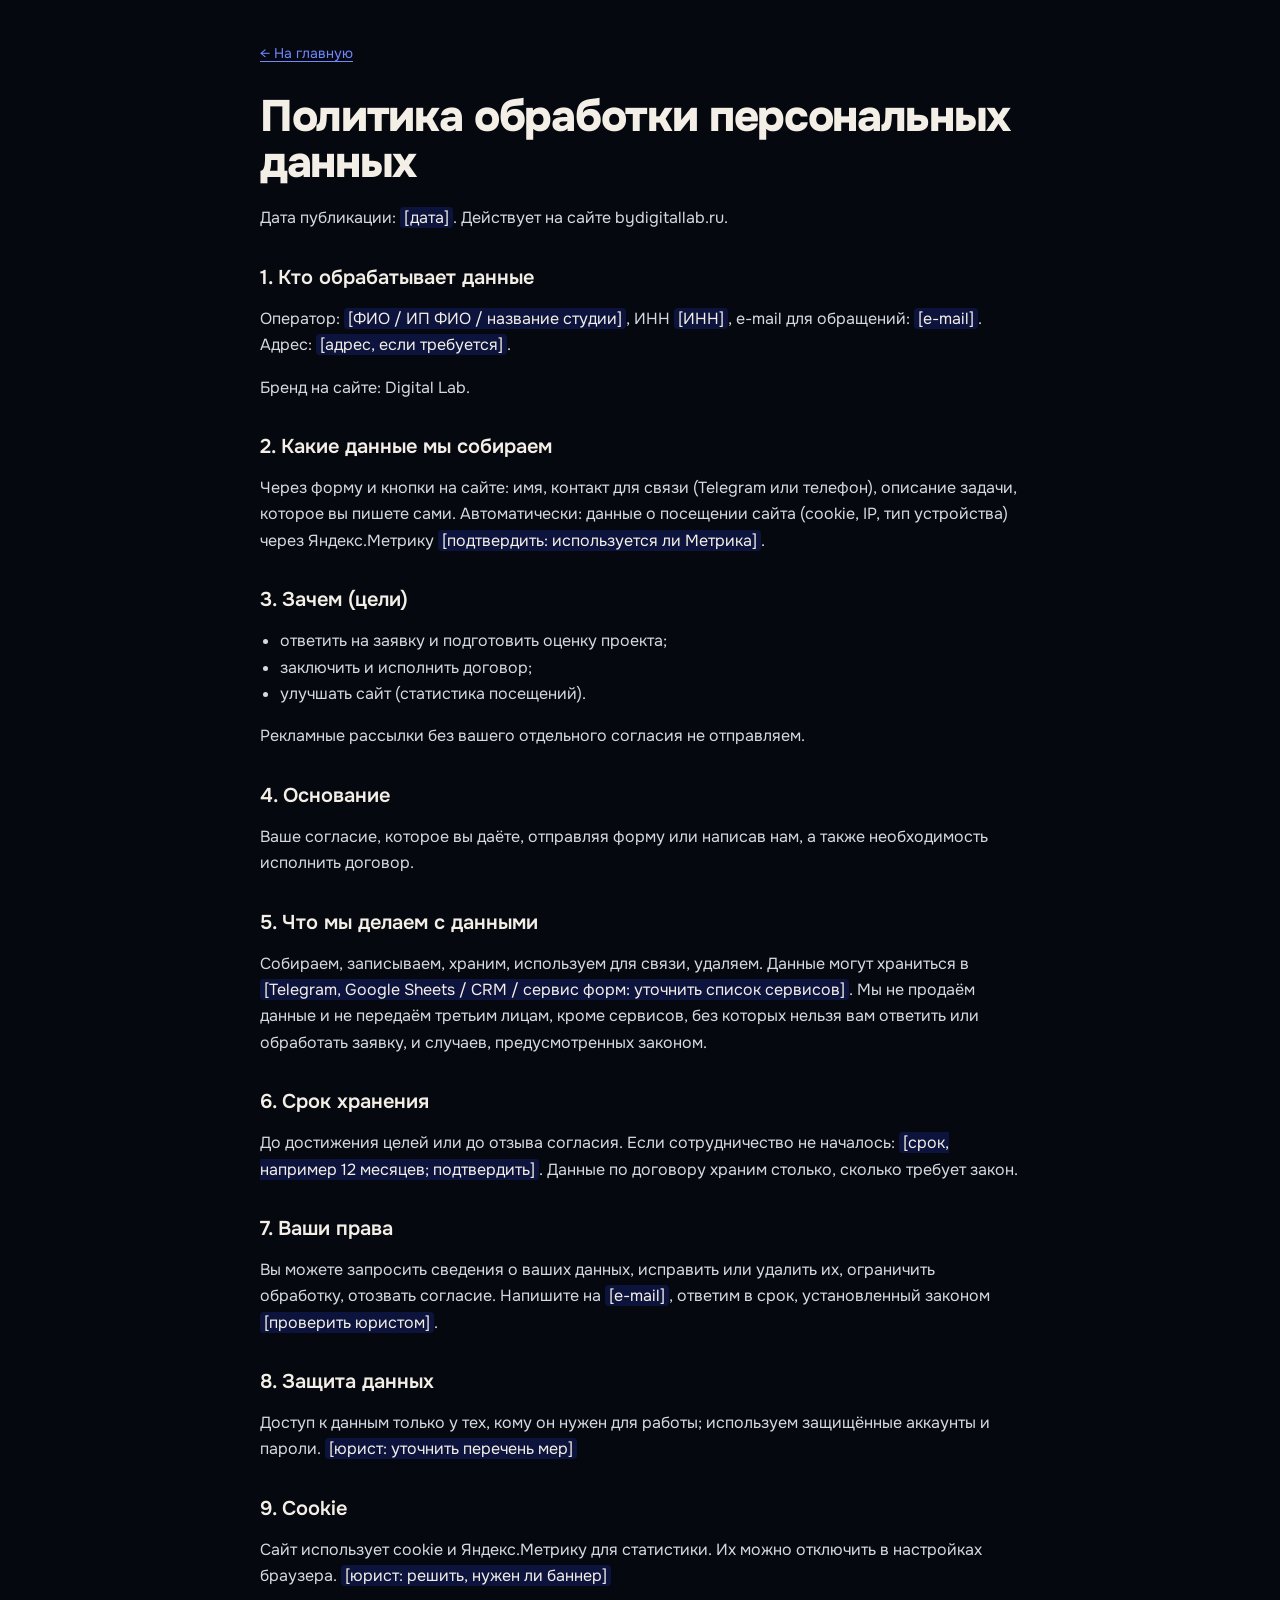
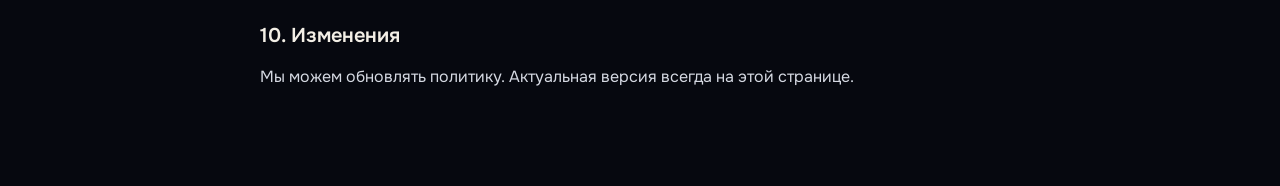
==== privacy.html @ 143b53a8 "Короткий hero, минимальные пакеты 30/45/70 по тексту Дарьи, страница политики /privacy (черновик, пл" ====
<!doctype html>
<html lang="ru"><head><meta charset="utf-8"><meta name="viewport" content="width=device-width,initial-scale=1">
<title>Политика обработки персональных данных — Digital Lab</title>
<meta name="robots" content="noindex">
<link rel="icon" href="favicon.svg" type="image/svg+xml">
<link rel="preconnect" href="https://fonts.googleapis.com"><link rel="preconnect" href="https://fonts.gstatic.com" crossorigin>
<link href="https://fonts.googleapis.com/css2?family=Onest:wght@400;500;600;800&display=swap" rel="stylesheet">
<style>
:root{--bg:#06080F;--ink:#F3EFE6;--muted:#9AA3B2;--accent-soft:#7088FF}
*{box-sizing:border-box}
body{margin:0;background:var(--bg);color:var(--ink);font:400 16px/1.65 Onest,Inter,system-ui,sans-serif}
.w{width:min(100% - 32px,760px);margin:0 auto;padding:40px 0 80px}
.back{display:inline-block;margin-bottom:28px;color:var(--accent-soft);text-decoration:underline;text-underline-offset:3px;font-size:14px}
h1{font-size:clamp(28px,5vw,44px);line-height:1.05;letter-spacing:-.03em;font-weight:800;margin:0 0 20px}
h2{font-size:20px;line-height:1.2;font-weight:600;margin:34px 0 8px}
p,li{color:#D5D9E2}ul{padding-left:20px}
mark{background:#2443F033;color:var(--ink);padding:0 4px;border-radius:4px}
</style></head><body><main class="w">
<a class="back" href="/">← На главную</a>
<h1>Политика обработки персональных данных</h1>
<p>Дата публикации: <mark>[дата]</mark>. Действует на сайте bydigitallab.ru.</p>
<h2>1. Кто обрабатывает данные</h2>
<p>Оператор: <mark>[ФИО / ИП ФИО / название студии]</mark>, ИНН <mark>[ИНН]</mark>, e-mail для обращений: <mark>[e-mail]</mark>. Адрес: <mark>[адрес, если требуется]</mark>.</p>
<p>Бренд на сайте: Digital Lab.</p>
<h2>2. Какие данные мы собираем</h2>
<p>Через форму и кнопки на сайте: имя, контакт для связи (Telegram или телефон), описание задачи, которое вы пишете сами. Автоматически: данные о посещении сайта (cookie, IP, тип устройства) через Яндекс.Метрику <mark>[подтвердить: используется ли Метрика]</mark>.</p>
<h2>3. Зачем (цели)</h2>
<ul>
<li>ответить на заявку и подготовить оценку проекта;</li>
<li>заключить и исполнить договор;</li>
<li>улучшать сайт (статистика посещений).</li>
</ul>
<p>Рекламные рассылки без вашего отдельного согласия не отправляем.</p>
<h2>4. Основание</h2>
<p>Ваше согласие, которое вы даёте, отправляя форму или написав нам, а также необходимость исполнить договор.</p>
<h2>5. Что мы делаем с данными</h2>
<p>Собираем, записываем, храним, используем для связи, удаляем. Данные могут храниться в <mark>[Telegram, Google Sheets / CRM / сервис форм: уточнить список сервисов]</mark>. Мы не продаём данные и не передаём третьим лицам, кроме сервисов, без которых нельзя вам ответить или обработать заявку, и случаев, предусмотренных законом.</p>
<h2>6. Срок хранения</h2>
<p>До достижения целей или до отзыва согласия. Если сотрудничество не началось: <mark>[срок, например 12 месяцев; подтвердить]</mark>. Данные по договору храним столько, сколько требует закон.</p>
<h2>7. Ваши права</h2>
<p>Вы можете запросить сведения о ваших данных, исправить или удалить их, ограничить обработку, отозвать согласие. Напишите на <mark>[e-mail]</mark>, ответим в срок, установленный законом <mark>[проверить юристом]</mark>.</p>
<h2>8. Защита данных</h2>
<p>Доступ к данным только у тех, кому он нужен для работы; используем защищённые аккаунты и пароли. <mark>[юрист: уточнить перечень мер]</mark></p>
<h2>9. Cookie</h2>
<p>Сайт использует cookie и Яндекс.Метрику для статистики. Их можно отключить в настройках браузера. <mark>[юрист: решить, нужен ли баннер]</mark></p>
<h2>10. Изменения</h2>
<p>Мы можем обновлять политику. Актуальная версия всегда на этой странице.</p>
</main></body></html>
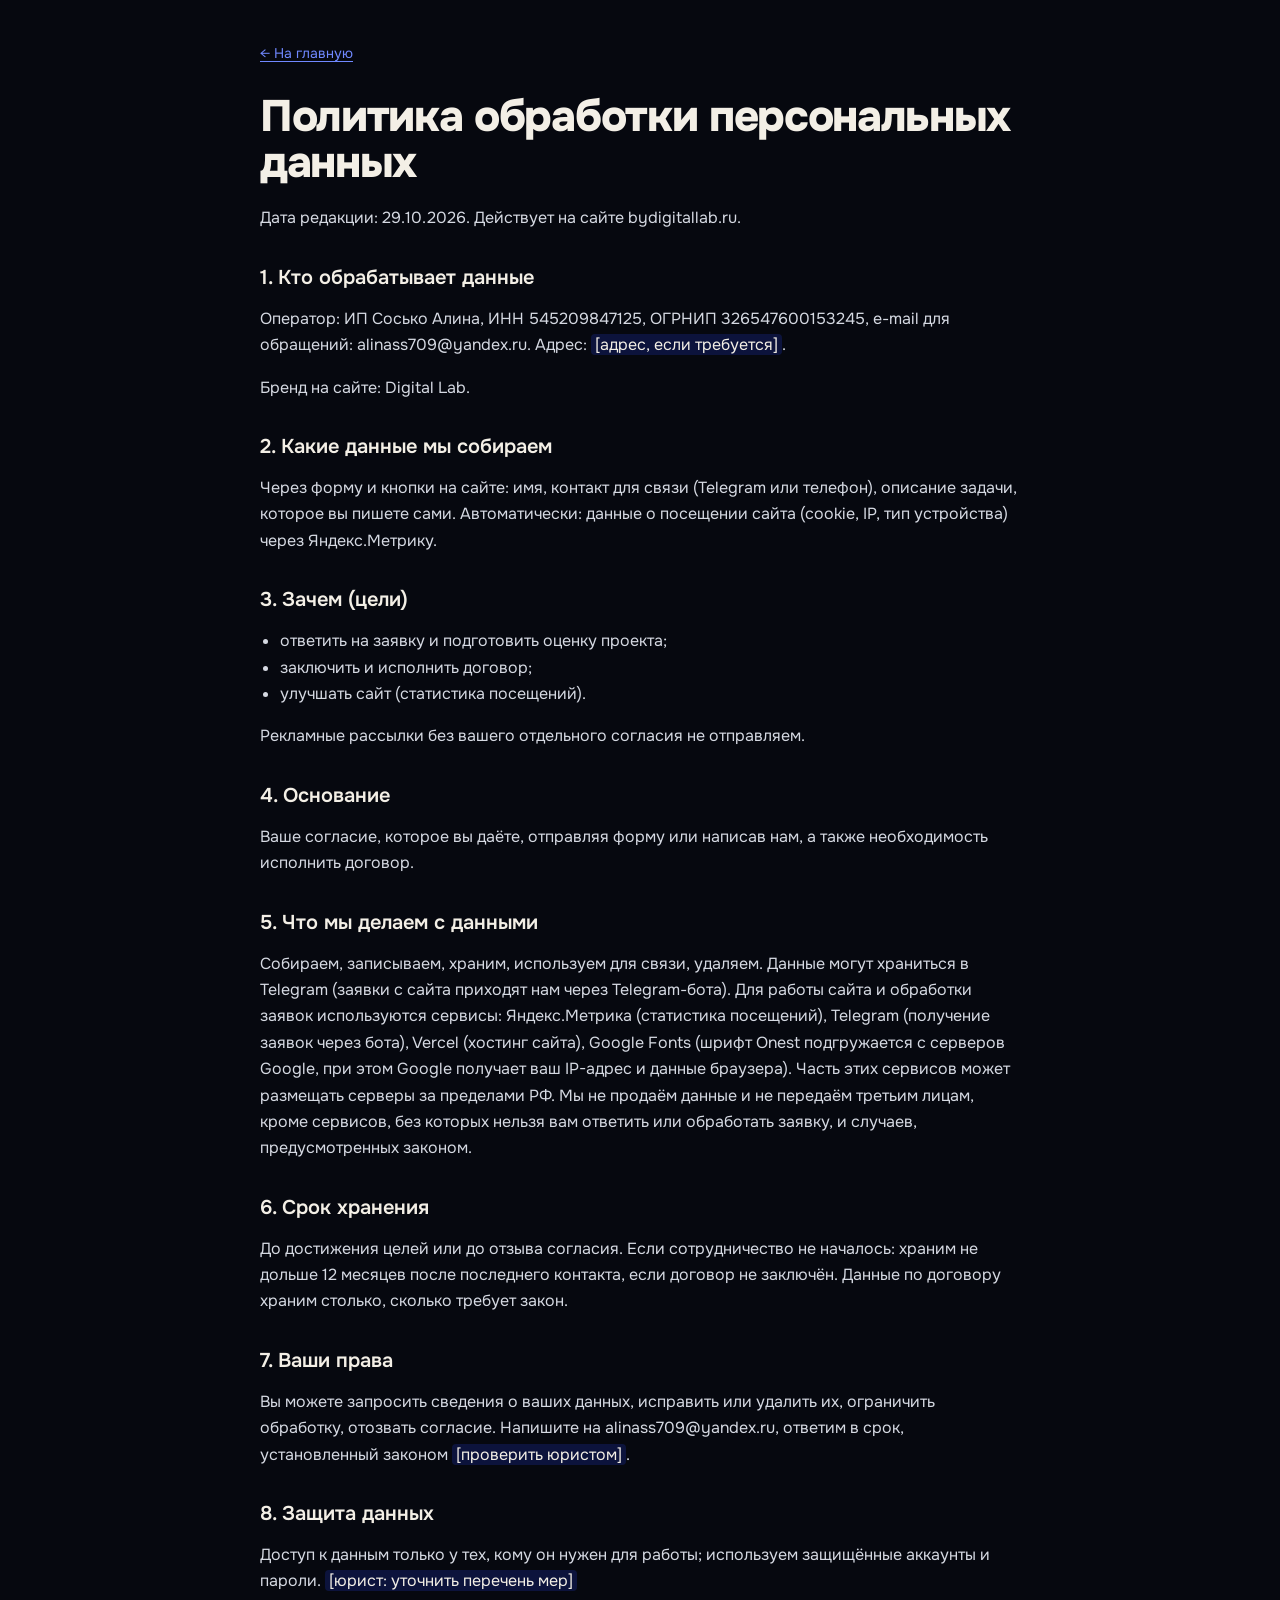
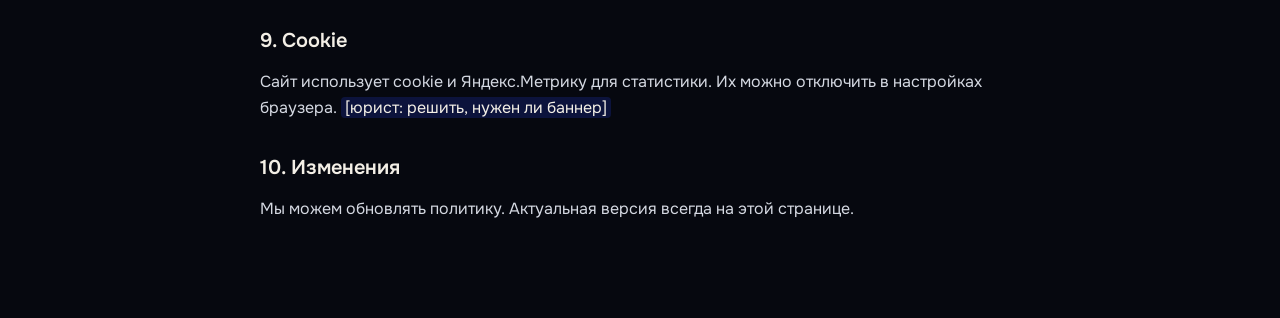
==== commit 86d948d4: "Политика конфиденциальности: реквизиты оператора, дата редакции, сервисы, срок хранения Co-Authored-" ====
--- a/privacy.html
+++ b/privacy.html
@@ -18,12 +18,12 @@
 </style></head><body><main class="w">
 <a class="back" href="/">← На главную</a>
 <h1>Политика обработки персональных данных</h1>
-<p>Дата публикации: <mark>[дата]</mark>. Действует на сайте bydigitallab.ru.</p>
+<p>Дата редакции: 29.10.2026. Действует на сайте bydigitallab.ru.</p>
 <h2>1. Кто обрабатывает данные</h2>
-<p>Оператор: <mark>[ФИО / ИП ФИО / название студии]</mark>, ИНН <mark>[ИНН]</mark>, e-mail для обращений: <mark>[e-mail]</mark>. Адрес: <mark>[адрес, если требуется]</mark>.</p>
+<p>Оператор: ИП Сосько Алина, ИНН 545209847125, ОГРНИП 326547600153245, e-mail для обращений: alinass709@yandex.ru. Адрес: <mark>[адрес, если требуется]</mark>.</p>
 <p>Бренд на сайте: Digital Lab.</p>
 <h2>2. Какие данные мы собираем</h2>
-<p>Через форму и кнопки на сайте: имя, контакт для связи (Telegram или телефон), описание задачи, которое вы пишете сами. Автоматически: данные о посещении сайта (cookie, IP, тип устройства) через Яндекс.Метрику <mark>[подтвердить: используется ли Метрика]</mark>.</p>
+<p>Через форму и кнопки на сайте: имя, контакт для связи (Telegram или телефон), описание задачи, которое вы пишете сами. Автоматически: данные о посещении сайта (cookie, IP, тип устройства) через Яндекс.Метрику.</p>
 <h2>3. Зачем (цели)</h2>
 <ul>
 <li>ответить на заявку и подготовить оценку проекта;</li>
@@ -34,11 +34,11 @@
 <h2>4. Основание</h2>
 <p>Ваше согласие, которое вы даёте, отправляя форму или написав нам, а также необходимость исполнить договор.</p>
 <h2>5. Что мы делаем с данными</h2>
-<p>Собираем, записываем, храним, используем для связи, удаляем. Данные могут храниться в <mark>[Telegram, Google Sheets / CRM / сервис форм: уточнить список сервисов]</mark>. Мы не продаём данные и не передаём третьим лицам, кроме сервисов, без которых нельзя вам ответить или обработать заявку, и случаев, предусмотренных законом.</p>
+<p>Собираем, записываем, храним, используем для связи, удаляем. Данные могут храниться в Telegram (заявки с сайта приходят нам через Telegram-бота). Для работы сайта и обработки заявок используются сервисы: Яндекс.Метрика (статистика посещений), Telegram (получение заявок через бота), Vercel (хостинг сайта), Google Fonts (шрифт Onest подгружается с серверов Google, при этом Google получает ваш IP-адрес и данные браузера). Часть этих сервисов может размещать серверы за пределами РФ. Мы не продаём данные и не передаём третьим лицам, кроме сервисов, без которых нельзя вам ответить или обработать заявку, и случаев, предусмотренных законом.</p>
 <h2>6. Срок хранения</h2>
-<p>До достижения целей или до отзыва согласия. Если сотрудничество не началось: <mark>[срок, например 12 месяцев; подтвердить]</mark>. Данные по договору храним столько, сколько требует закон.</p>
+<p>До достижения целей или до отзыва согласия. Если сотрудничество не началось: храним не дольше 12 месяцев после последнего контакта, если договор не заключён. Данные по договору храним столько, сколько требует закон.</p>
 <h2>7. Ваши права</h2>
-<p>Вы можете запросить сведения о ваших данных, исправить или удалить их, ограничить обработку, отозвать согласие. Напишите на <mark>[e-mail]</mark>, ответим в срок, установленный законом <mark>[проверить юристом]</mark>.</p>
+<p>Вы можете запросить сведения о ваших данных, исправить или удалить их, ограничить обработку, отозвать согласие. Напишите на alinass709@yandex.ru, ответим в срок, установленный законом <mark>[проверить юристом]</mark>.</p>
 <h2>8. Защита данных</h2>
 <p>Доступ к данным только у тех, кому он нужен для работы; используем защищённые аккаунты и пароли. <mark>[юрист: уточнить перечень мер]</mark></p>
 <h2>9. Cookie</h2>
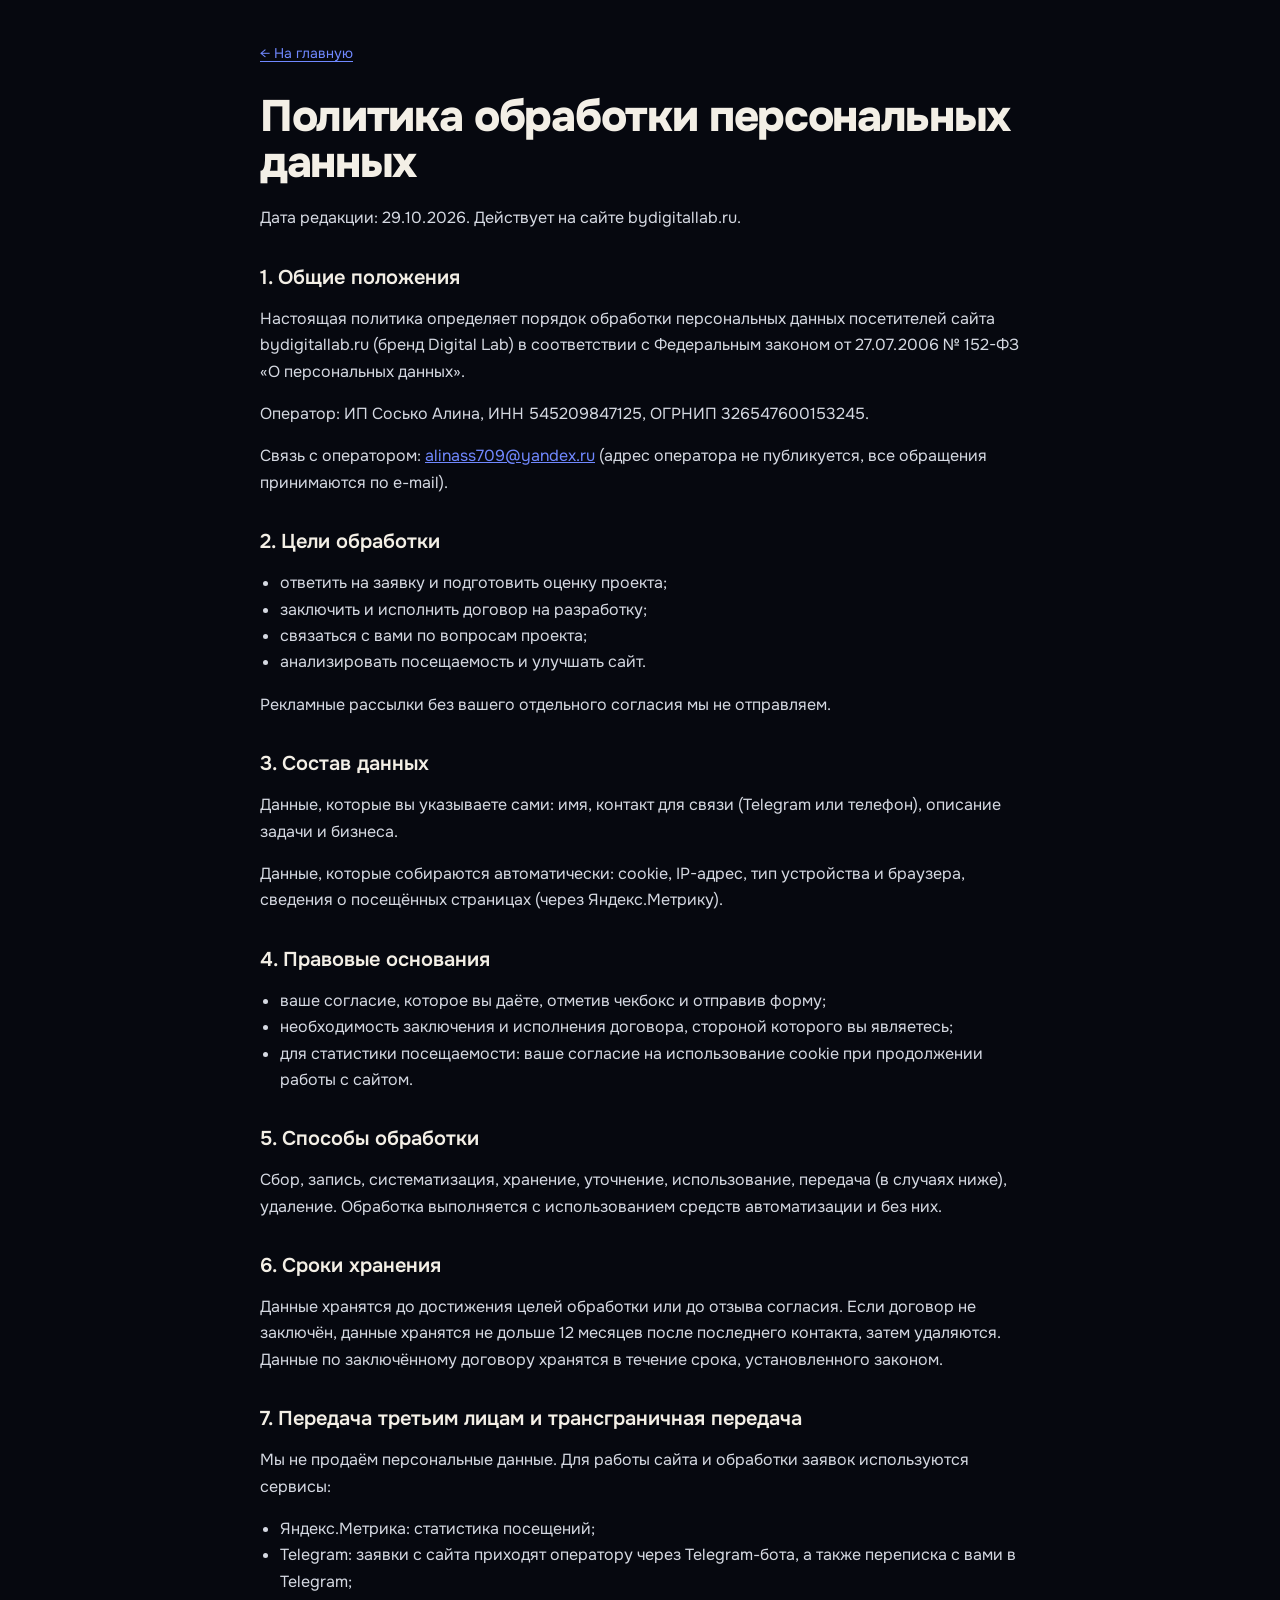
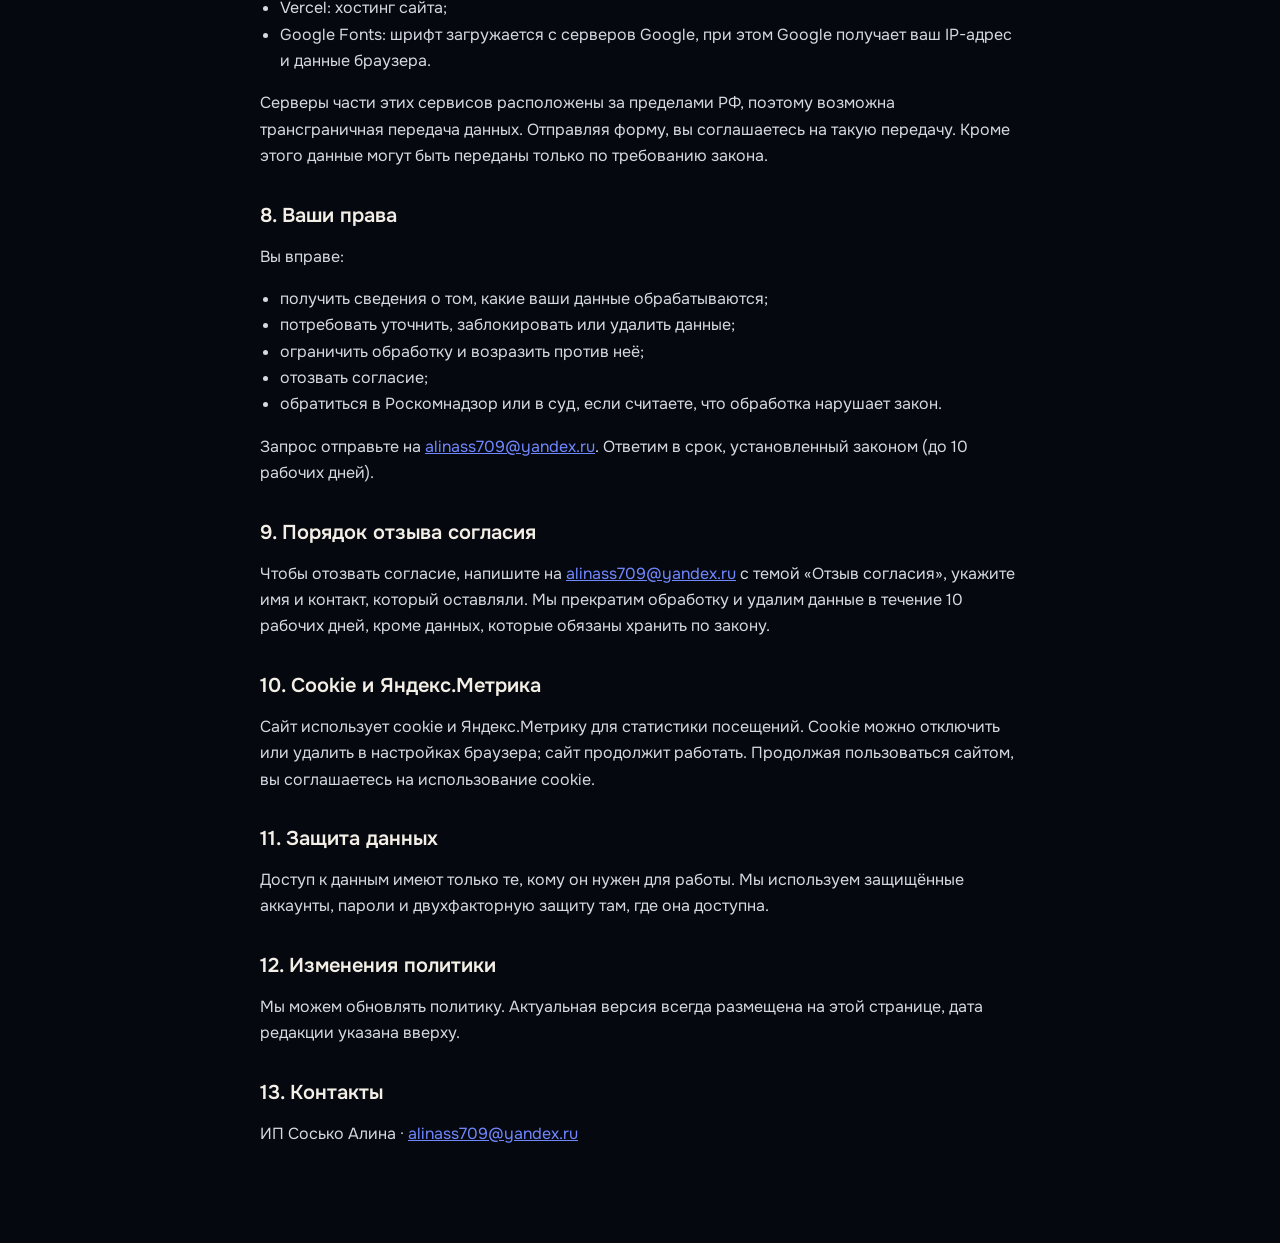
==== commit 16506962: "Правки Алины: H1, две формулировки CTA, Бизнес под ключ 35/80/180, диагностика и форма, патч Марии v" ====
--- a/privacy.html
+++ b/privacy.html
@@ -4,7 +4,7 @@
 <meta name="robots" content="noindex">
 <link rel="icon" href="favicon.svg" type="image/svg+xml">
 <link rel="preconnect" href="https://fonts.googleapis.com"><link rel="preconnect" href="https://fonts.gstatic.com" crossorigin>
-<link href="https://fonts.googleapis.com/css2?family=Onest:wght@400;500;600;800&display=swap" rel="stylesheet">
+<link href="https://fonts.googleapis.com/css2?family=Onest:wght@400..800&display=swap" rel="stylesheet">
 <style>
 :root{--bg:#06080F;--ink:#F3EFE6;--muted:#9AA3B2;--accent-soft:#7088FF}
 *{box-sizing:border-box}
@@ -13,36 +13,63 @@
 .back{display:inline-block;margin-bottom:28px;color:var(--accent-soft);text-decoration:underline;text-underline-offset:3px;font-size:14px}
 h1{font-size:clamp(28px,5vw,44px);line-height:1.05;letter-spacing:-.03em;font-weight:800;margin:0 0 20px}
 h2{font-size:20px;line-height:1.2;font-weight:600;margin:34px 0 8px}
-p,li{color:#D5D9E2}ul{padding-left:20px}
-mark{background:#2443F033;color:var(--ink);padding:0 4px;border-radius:4px}
+p,li{color:#D5D9E2}ul{padding-left:20px}p a{color:var(--accent-soft)}
 </style></head><body><main class="w">
 <a class="back" href="/">← На главную</a>
 <h1>Политика обработки персональных данных</h1>
 <p>Дата редакции: 29.10.2026. Действует на сайте bydigitallab.ru.</p>
-<h2>1. Кто обрабатывает данные</h2>
-<p>Оператор: ИП Сосько Алина, ИНН 545209847125, ОГРНИП 326547600153245, e-mail для обращений: alinass709@yandex.ru. Адрес: <mark>[адрес, если требуется]</mark>.</p>
-<p>Бренд на сайте: Digital Lab.</p>
-<h2>2. Какие данные мы собираем</h2>
-<p>Через форму и кнопки на сайте: имя, контакт для связи (Telegram или телефон), описание задачи, которое вы пишете сами. Автоматически: данные о посещении сайта (cookie, IP, тип устройства) через Яндекс.Метрику.</p>
-<h2>3. Зачем (цели)</h2>
+<h2>1. Общие положения</h2>
+<p>Настоящая политика определяет порядок обработки персональных данных посетителей сайта bydigitallab.ru (бренд Digital Lab) в соответствии с Федеральным законом от 27.07.2006 № 152-ФЗ «О персональных данных».</p>
+<p>Оператор: ИП Сосько Алина, ИНН 545209847125, ОГРНИП 326547600153245.</p>
+<p>Связь с оператором: <a href="mailto:alinass709@yandex.ru">alinass709@yandex.ru</a> (адрес оператора не публикуется, все обращения принимаются по e-mail).</p>
+<h2>2. Цели обработки</h2>
 <ul>
 <li>ответить на заявку и подготовить оценку проекта;</li>
-<li>заключить и исполнить договор;</li>
-<li>улучшать сайт (статистика посещений).</li>
+<li>заключить и исполнить договор на разработку;</li>
+<li>связаться с вами по вопросам проекта;</li>
+<li>анализировать посещаемость и улучшать сайт.</li>
 </ul>
-<p>Рекламные рассылки без вашего отдельного согласия не отправляем.</p>
-<h2>4. Основание</h2>
-<p>Ваше согласие, которое вы даёте, отправляя форму или написав нам, а также необходимость исполнить договор.</p>
-<h2>5. Что мы делаем с данными</h2>
-<p>Собираем, записываем, храним, используем для связи, удаляем. Данные могут храниться в Telegram (заявки с сайта приходят нам через Telegram-бота). Для работы сайта и обработки заявок используются сервисы: Яндекс.Метрика (статистика посещений), Telegram (получение заявок через бота), Vercel (хостинг сайта), Google Fonts (шрифт Onest подгружается с серверов Google, при этом Google получает ваш IP-адрес и данные браузера). Часть этих сервисов может размещать серверы за пределами РФ. Мы не продаём данные и не передаём третьим лицам, кроме сервисов, без которых нельзя вам ответить или обработать заявку, и случаев, предусмотренных законом.</p>
-<h2>6. Срок хранения</h2>
-<p>До достижения целей или до отзыва согласия. Если сотрудничество не началось: храним не дольше 12 месяцев после последнего контакта, если договор не заключён. Данные по договору храним столько, сколько требует закон.</p>
-<h2>7. Ваши права</h2>
-<p>Вы можете запросить сведения о ваших данных, исправить или удалить их, ограничить обработку, отозвать согласие. Напишите на alinass709@yandex.ru, ответим в срок, установленный законом <mark>[проверить юристом]</mark>.</p>
-<h2>8. Защита данных</h2>
-<p>Доступ к данным только у тех, кому он нужен для работы; используем защищённые аккаунты и пароли. <mark>[юрист: уточнить перечень мер]</mark></p>
-<h2>9. Cookie</h2>
-<p>Сайт использует cookie и Яндекс.Метрику для статистики. Их можно отключить в настройках браузера. <mark>[юрист: решить, нужен ли баннер]</mark></p>
-<h2>10. Изменения</h2>
-<p>Мы можем обновлять политику. Актуальная версия всегда на этой странице.</p>
+<p>Рекламные рассылки без вашего отдельного согласия мы не отправляем.</p>
+<h2>3. Состав данных</h2>
+<p>Данные, которые вы указываете сами: имя, контакт для связи (Telegram или телефон), описание задачи и бизнеса.</p>
+<p>Данные, которые собираются автоматически: cookie, IP-адрес, тип устройства и браузера, сведения о посещённых страницах (через Яндекс.Метрику).</p>
+<h2>4. Правовые основания</h2>
+<ul>
+<li>ваше согласие, которое вы даёте, отметив чекбокс и отправив форму;</li>
+<li>необходимость заключения и исполнения договора, стороной которого вы являетесь;</li>
+<li>для статистики посещаемости: ваше согласие на использование cookie при продолжении работы с сайтом.</li>
+</ul>
+<h2>5. Способы обработки</h2>
+<p>Сбор, запись, систематизация, хранение, уточнение, использование, передача (в случаях ниже), удаление. Обработка выполняется с использованием средств автоматизации и без них.</p>
+<h2>6. Сроки хранения</h2>
+<p>Данные хранятся до достижения целей обработки или до отзыва согласия. Если договор не заключён, данные хранятся не дольше 12 месяцев после последнего контакта, затем удаляются. Данные по заключённому договору хранятся в течение срока, установленного законом.</p>
+<h2>7. Передача третьим лицам и трансграничная передача</h2>
+<p>Мы не продаём персональные данные. Для работы сайта и обработки заявок используются сервисы:</p>
+<ul>
+<li>Яндекс.Метрика: статистика посещений;</li>
+<li>Telegram: заявки с сайта приходят оператору через Telegram-бота, а также переписка с вами в Telegram;</li>
+<li>Vercel: хостинг сайта;</li>
+<li>Google Fonts: шрифт загружается с серверов Google, при этом Google получает ваш IP-адрес и данные браузера.</li>
+</ul>
+<p>Серверы части этих сервисов расположены за пределами РФ, поэтому возможна трансграничная передача данных. Отправляя форму, вы соглашаетесь на такую передачу. Кроме этого данные могут быть переданы только по требованию закона.</p>
+<h2>8. Ваши права</h2>
+<p>Вы вправе:</p>
+<ul>
+<li>получить сведения о том, какие ваши данные обрабатываются;</li>
+<li>потребовать уточнить, заблокировать или удалить данные;</li>
+<li>ограничить обработку и возразить против неё;</li>
+<li>отозвать согласие;</li>
+<li>обратиться в Роскомнадзор или в суд, если считаете, что обработка нарушает закон.</li>
+</ul>
+<p>Запрос отправьте на <a href="mailto:alinass709@yandex.ru">alinass709@yandex.ru</a>. Ответим в срок, установленный законом (до 10 рабочих дней).</p>
+<h2>9. Порядок отзыва согласия</h2>
+<p>Чтобы отозвать согласие, напишите на <a href="mailto:alinass709@yandex.ru">alinass709@yandex.ru</a> с темой «Отзыв согласия», укажите имя и контакт, который оставляли. Мы прекратим обработку и удалим данные в течение 10 рабочих дней, кроме данных, которые обязаны хранить по закону.</p>
+<h2>10. Cookie и Яндекс.Метрика</h2>
+<p>Сайт использует cookie и Яндекс.Метрику для статистики посещений. Cookie можно отключить или удалить в настройках браузера; сайт продолжит работать. Продолжая пользоваться сайтом, вы соглашаетесь на использование cookie.</p>
+<h2>11. Защита данных</h2>
+<p>Доступ к данным имеют только те, кому он нужен для работы. Мы используем защищённые аккаунты, пароли и двухфакторную защиту там, где она доступна.</p>
+<h2>12. Изменения политики</h2>
+<p>Мы можем обновлять политику. Актуальная версия всегда размещена на этой странице, дата редакции указана вверху.</p>
+<h2>13. Контакты</h2>
+<p>ИП Сосько Алина · <a href="mailto:alinass709@yandex.ru">alinass709@yandex.ru</a></p>
 </main></body></html>
